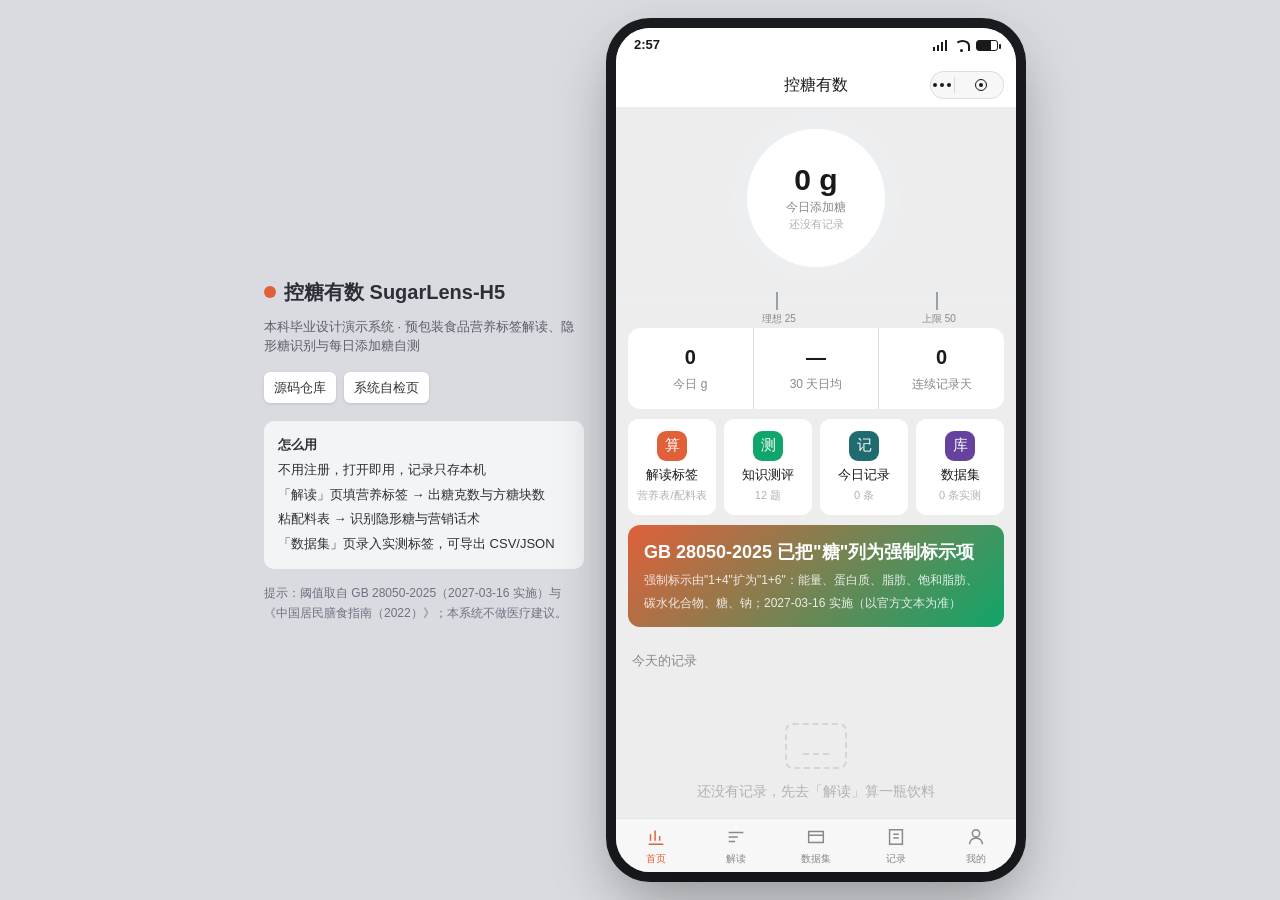
==== index.html @ 8eaa079b "init: 控糖有数 SugarLens-H5 手机版 预包装食品营养标签解读与隐形糖识别系统，纯静态、数据只存本机。 含标签换算、配料表糖源解析、声称判定、数据集实测录入与 CSV/JSON 导出、" ====
<!DOCTYPE html>
<html lang="zh-CN">
<head>
<meta charset="utf-8" />
<meta name="viewport" content="width=device-width,initial-scale=1,maximum-scale=1,viewport-fit=cover" />
<meta name="theme-color" content="#e0603a" />
<title>控糖有数 · 预包装食品隐形糖解读（手机版）</title>
<link rel="stylesheet" href="styles.css" />
</head>
<body>
<div class="stage">
  <aside class="stage-side">
    <div class="side-brand"><span class="dot"></span>控糖有数 SugarLens-H5</div>
    <p class="side-desc">本科毕业设计演示系统 · 预包装食品营养标签解读、隐形糖识别与每日添加糖自测</p>
    <nav class="side-links">
      <a href="https://github.com/mtjvmysnk9-tech/hidden-sugar-h5">源码仓库</a>
      <a href="tools/selfcheck.html">系统自检页</a>
    </nav>
    <div class="side-accounts">
      <b>怎么用</b>
      <div>不用注册，打开即用，记录只存本机</div>
      <div>「解读」页填营养标签 → 出糖克数与方糖块数</div>
      <div>粘配料表 → 识别隐形糖与营销话术</div>
      <div>「数据集」页录入实测标签，可导出 CSV/JSON</div>
    </div>
    <div class="side-note">提示：阈值取自 GB 28050-2025（2027-03-16 实施）与《中国居民膳食指南（2022）》；本系统不做医疗建议。</div>
  </aside>

  <div class="phone">
    <div class="statusbar">
      <span id="sb-time">9:41</span>
      <span class="sb-right"><i class="sig"></i><i class="wifi"></i><i class="bat"></i></span>
    </div>

    <header class="navbar" id="navbar">
      <button class="nav-back" id="nav-back" hidden>&lt;</button>
      <h1 id="nav-title">控糖有数</h1>
      <span class="capsule"><i class="cap-dot"></i><i class="cap-line"></i><i class="cap-sep"></i><i class="cap-circle"></i></span>
    </header>

    <main class="viewport" id="page"></main>
    <nav class="tabbar" id="tabbar" hidden></nav>

    <div class="layer" id="modal" hidden></div>
    <div class="sheet" id="sheet" hidden></div>
    <div class="toast" id="toast" hidden></div>
  </div>
</div>

<script src="assets/data.js"></script>
<script src="assets/core.js"></script>
<script src="app.js"></script>
</body>
</html>
---- styles.css ----
/* 控糖有数 · 手机版（微信小程序视觉规范） */
:root {
  --pri: #e0603a;
  --pri-d: #c94c28;
  --bg: #ededed;
  --card: #ffffff;
  --line: rgba(0, 0, 0, .07);
  --tx: #191919;
  --tx2: #888888;
  --tx3: #b2b2b2;
  --red: #fa5151;
  --blue: #10a56a;
  --yellow: #ffc300;
  --radius: 12px;
}
* { box-sizing: border-box; -webkit-tap-highlight-color: transparent; }
html, body { margin: 0; height: 100%; }
body {
  font: 15px/1.5 -apple-system, "PingFang SC", "Helvetica Neue", "Microsoft YaHei", sans-serif;
  color: var(--tx);
  background: #d9dbe0;
}
button { font: inherit; color: inherit; border: 0; background: none; cursor: pointer; }
input, textarea, select { font: inherit; color: inherit; }
a { color: var(--pri-d); text-decoration: none; }
[hidden] { display: none !important; }

/* ------------------------------------------------------------------ stage */
.stage {
  min-height: 100%;
  display: flex;
  align-items: center;
  justify-content: center;
  gap: 32px;
  padding: 28px;
}
.stage-side { width: 320px; color: #2b2f36; }
.side-brand { font-size: 20px; font-weight: 600; display: flex; align-items: center; gap: 8px; }
.side-brand .dot { width: 12px; height: 12px; border-radius: 50%; background: var(--pri); }
.side-desc { color: #5a6069; font-size: 13px; margin: 10px 0 16px; }
.side-links { display: flex; flex-wrap: wrap; gap: 8px; }
.side-links a { background: #fff; border-radius: 6px; padding: 6px 10px; font-size: 13px; color: #333; box-shadow: 0 1px 3px rgba(0, 0, 0, .12); }
.side-links a:hover { color: var(--pri-d); }
.side-accounts { margin-top: 18px; background: rgba(255, 255, 255, .7); border-radius: 10px; padding: 12px 14px; font-size: 13px; line-height: 1.9; }
.side-note { margin-top: 14px; font-size: 12px; color: #6b7280; line-height: 1.7; }

/* ------------------------------------------------------------------ phone */
.phone {
  position: relative;
  width: 400px;
  height: min(860px, calc(100vh - 56px));
  background: var(--bg);
  border-radius: 34px;
  overflow: hidden;
  box-shadow: 0 24px 60px rgba(0, 0, 0, .35), 0 0 0 10px #1b1d21;
  display: flex;
  flex-direction: column;
}
.statusbar {
  height: 34px; flex: none;
  display: flex; align-items: center; justify-content: space-between;
  padding: 0 18px; font-size: 13px; font-weight: 600; color: #191919;
  background: #fff;
}
.sb-right { display: flex; align-items: center; gap: 6px; }
.sig { width: 16px; height: 11px; background: linear-gradient(90deg, #191919 2px, transparent 2px) 0 7px/2px 4px no-repeat, linear-gradient(90deg, #191919 2px, transparent 2px) 4px 5px/2px 6px no-repeat, linear-gradient(90deg, #191919 2px, transparent 2px) 8px 2px/2px 9px no-repeat, linear-gradient(90deg, #191919 2px, transparent 2px) 12px 0/2px 11px no-repeat; }
.wifi { width: 15px; height: 11px; border-radius: 50% 50% 0 0; border: 2px solid #191919; border-bottom: 0; border-left-color: transparent; position: relative; }
.wifi::after { content: ''; position: absolute; left: 3px; bottom: -1px; width: 3px; height: 3px; border-radius: 50%; background: #191919; }
.bat { width: 22px; height: 11px; border: 1.5px solid #191919; border-radius: 3px; background: linear-gradient(90deg, #191919 72%, transparent 72%); position: relative; }
.bat::after { content: ''; position: absolute; right: -4px; top: 3px; width: 2px; height: 5px; border-radius: 1px; background: #191919; }

.navbar {
  flex: none; height: 46px; background: #fff;
  display: flex; align-items: center; justify-content: center; position: relative;
  border-bottom: 1px solid var(--line);
}
.navbar h1 { margin: 0; font-size: 16px; font-weight: 500; max-width: 210px; overflow: hidden; white-space: nowrap; text-overflow: ellipsis; }
.nav-back { position: absolute; left: 12px; font-size: 18px; color: #191919; padding: 6px 10px; }
.capsule { position: absolute; right: 12px; width: 74px; height: 28px; border: 1px solid rgba(0, 0, 0, .1); border-radius: 14px; display: flex; align-items: center; justify-content: center; gap: 10px; background: rgba(0, 0, 0, .03); }
.cap-dot { width: 4px; height: 4px; border-radius: 50%; background: #191919; box-shadow: -7px 0 0 #191919, 7px 0 0 #191919; margin-left: -7px; }
.cap-line { width: 1px; height: 16px; background: rgba(0, 0, 0, .12); }
.cap-circle { width: 12px; height: 12px; border: 1.6px solid #191919; border-radius: 50%; position: relative; }
.cap-circle::after { content: ''; position: absolute; inset: 3px; border-radius: 50%; background: #191919; }

.viewport { flex: 1; overflow-y: auto; overscroll-behavior: contain; -webkit-overflow-scrolling: touch; padding-bottom: 14px; }
.tabbar {
  flex: none; height: 54px; background: #f7f7f7; border-top: 1px solid var(--line);
  display: grid; grid-template-columns: repeat(5, 1fr);
}
.tabbar button { display: flex; flex-direction: column; align-items: center; justify-content: center; gap: 3px; font-size: 10px; color: #888; position: relative; }
.tabbar button.on { color: var(--pri); }
.tabbar svg { width: 22px; height: 22px; }
.tabbar .badge { position: absolute; top: 4px; right: 26%; min-width: 16px; height: 16px; padding: 0 4px; border-radius: 8px; background: var(--red); color: #fff; font-size: 10px; line-height: 16px; text-align: center; }

/* ------------------------------------------------------------ mobile full */
@media (max-width: 620px) {
  .stage { padding: 0; gap: 0; }
  .stage-side { display: none; }
  .phone { width: 100%; height: 100vh; height: 100dvh; border-radius: 0; box-shadow: none; }
}

/* ----------------------------------------------------------------- blocks */
.page { animation: fadein .18s ease; }
@keyframes fadein { from { opacity: 0; transform: translateY(6px); } to { opacity: 1; } }

.cell-group { background: #fff; margin: 10px 0; }
.cell { display: flex; align-items: center; gap: 10px; padding: 13px 16px; min-height: 48px; position: relative; }
.cell + .cell::before { content: ''; position: absolute; top: 0; left: 16px; right: 0; height: 1px; background: var(--line); }
.cell .ico { width: 26px; height: 26px; border-radius: 7px; flex: none; display: flex; align-items: center; justify-content: center; color: #fff; font-size: 13px; font-weight: 600; }
.cell .bd { flex: 1; min-width: 0; }
.cell .bd b { display: block; font-weight: 400; }
.cell .bd small { display: block; color: var(--tx2); font-size: 12px; margin-top: 2px; }
.cell .ft { color: var(--tx2); font-size: 13px; display: flex; align-items: center; gap: 4px; flex: none; }
.cell .ft::after { content: ''; width: 7px; height: 7px; border-right: 1.6px solid #c8c8c8; border-top: 1.6px solid #c8c8c8; transform: rotate(45deg); }
.cell.tap:active { background: #f2f2f2; }
.cell.noarrow .ft::after { display: none; }
.group-title { padding: 14px 16px 6px; font-size: 13px; color: var(--tx2); }

.card { background: #fff; border-radius: var(--radius); margin: 10px 12px; padding: 14px 16px; }
.card h3 { margin: 0 0 8px; font-size: 15px; font-weight: 500; }
.banner { margin: 10px 12px; border-radius: var(--radius); padding: 14px 16px; background: linear-gradient(135deg, #e0603a, #10a56a); color: #fff; }
.banner small { opacity: .85; font-size: 12px; }
.banner b { display: block; font-size: 18px; margin-bottom: 2px; }

.btn { display: inline-flex; align-items: center; justify-content: center; gap: 6px; background: var(--pri); color: #fff; border-radius: 6px; padding: 11px 16px; font-size: 15px; }
.btn:active { background: var(--pri-d); }
.btn.block { display: flex; width: 100%; }
.btn.ghost { background: #fff; color: var(--tx); border: 1px solid rgba(0, 0, 0, .12); }
.btn.soft { background: #fdeee8; color: var(--pri-d); }
.btn.warn { background: #fdecec; color: var(--red); }
.btn.sm { padding: 7px 12px; font-size: 13px; }
.btn:disabled { opacity: .45; }
.btn-row { display: flex; gap: 8px; margin: 12px; }
.btn-row .btn { flex: 1; }

.field { padding: 10px 16px; background: #fff; }
.field + .field { border-top: 1px solid var(--line); }
.field label { display: block; font-size: 12px; color: var(--tx2); margin-bottom: 5px; }
.field input, .field textarea, .field select { width: 100%; border: 0; background: #f7f7f7; border-radius: 6px; padding: 9px 10px; font-size: 15px; }
.field textarea { min-height: 66px; resize: vertical; }

.chips { display: flex; flex-wrap: wrap; gap: 8px; padding: 12px 16px; }
.chip { background: #fff; border: 1px solid rgba(0, 0, 0, .08); border-radius: 14px; padding: 5px 12px; font-size: 13px; color: #555; }
.chip.on { background: #fdeee8; border-color: var(--pri); color: var(--pri-d); font-weight: 500; }

.seg { display: flex; background: #fff; margin: 10px 12px; border-radius: 8px; padding: 3px; }
.seg button { flex: 1; padding: 8px 0; font-size: 14px; color: var(--tx2); border-radius: 6px; }
.seg button.on { background: var(--bg); color: var(--tx); font-weight: 500; }

.empty { padding: 46px 20px; text-align: center; color: var(--tx3); font-size: 14px; }
.empty .box { width: 62px; height: 46px; margin: 0 auto 12px; border: 2px dashed #d5d5d5; border-radius: 8px; position: relative; }
.empty .box::after { content: ''; position: absolute; inset: 12px 16px; border-bottom: 2px dashed #d5d5d5; }

.notice { margin: 10px 12px; background: #fff8e6; color: #7a5b12; border-radius: 8px; padding: 10px 12px; font-size: 13px; line-height: 1.6; }

/* ----------------------------------------------------------------- login */
.login { height: 100%; display: flex; flex-direction: column; padding: 34px 26px 20px; background: #fff; }
.login .logo { width: 62px; height: 62px; border-radius: 16px; background: var(--pri); color: #fff; font-size: 26px; font-weight: 700; display: flex; align-items: center; justify-content: center; margin-bottom: 16px; }
.login h2 { margin: 0; font-size: 22px; }
.login .sub { color: var(--tx2); font-size: 13px; margin: 6px 0 26px; }
.login .tabs { display: flex; gap: 18px; margin-bottom: 14px; }
.login .tabs button { font-size: 15px; color: var(--tx2); padding: 6px 0; position: relative; }
.login .tabs button.on { color: var(--tx); font-weight: 500; }
.login .tabs button.on::after { content: ''; position: absolute; left: 50%; bottom: 0; transform: translateX(-50%); width: 22px; height: 3px; border-radius: 2px; background: var(--pri); }
.login .in { border: 0; border-bottom: 1px solid #e6e6e6; padding: 12px 2px; font-size: 16px; width: 100%; background: transparent; }
.login .in:focus { outline: none; border-color: var(--pri); }
.login .gap { height: 14px; }
.login .foot { margin-top: auto; text-align: center; font-size: 12px; color: var(--tx3); line-height: 1.8; }
.login .or { text-align: center; color: var(--tx3); font-size: 12px; margin: 16px 0 10px; }
.login .mini { display: flex; align-items: center; justify-content: center; gap: 6px; }
.login .mini .wx { width: 18px; height: 18px; border-radius: 50%; background: var(--pri); color: #fff; font-size: 11px; display: flex; align-items: center; justify-content: center; }

/* ----------------------------------------------------------------- study */
.progress-top { padding: 12px 16px 4px; }
.progress-top .line { display: flex; justify-content: space-between; font-size: 12px; color: var(--tx2); margin-bottom: 6px; }
.bar { height: 4px; background: #e3e3e3; border-radius: 2px; overflow: hidden; }
.bar i { display: block; height: 100%; background: var(--pri); border-radius: 2px; transition: width .25s; }

.flipwrap { perspective: 900px; margin: 12px; }
.flip { position: relative; transform-style: preserve-3d; transition: transform .38s; }
.flip.on { transform: rotateY(180deg); }
.face { background: #fff; border-radius: 16px; min-height: 258px; padding: 22px 20px; backface-visibility: hidden; -webkit-backface-visibility: hidden; box-shadow: 0 2px 10px rgba(0, 0, 0, .05); }
.face.back { position: absolute; inset: 0; transform: rotateY(180deg); overflow-y: auto; }
.word-big { font-size: 34px; font-weight: 600; letter-spacing: .5px; margin: 0; }
.pho { color: var(--tx2); font-size: 15px; margin-top: 6px; display: flex; align-items: center; gap: 8px; }
.spk { width: 26px; height: 26px; border-radius: 50%; background: #fdeee8; color: var(--pri-d); font-size: 12px; display: inline-flex; align-items: center; justify-content: center; }
.tag { display: inline-block; font-size: 11px; padding: 2px 7px; border-radius: 4px; background: #eef3f8; color: #4a6b8a; margin-right: 6px; }
.meaning { font-size: 17px; margin: 14px 0 10px; line-height: 1.6; }
.example { color: #444; font-size: 14px; background: #f7f8fa; border-radius: 8px; padding: 10px 12px; line-height: 1.7; }
.example em { font-style: normal; color: var(--pri-d); font-weight: 600; }
.center-hint { text-align: center; color: var(--tx3); font-size: 13px; margin-top: 18px; }
.srs-meta { display: flex; justify-content: space-between; color: var(--tx2); font-size: 12px; margin-top: 12px; border-top: 1px solid var(--line); padding-top: 10px; }

.grades { display: grid; grid-template-columns: repeat(4, 1fr); gap: 8px; margin: 12px; }
.grades button { background: #fff; border-radius: 10px; padding: 10px 4px; font-size: 13px; border: 1px solid rgba(0, 0, 0, .07); }
.grades button b { display: block; font-size: 14px; font-weight: 500; margin-bottom: 3px; }
.grades button small { color: var(--tx3); font-size: 11px; }
.grades button[data-g="0"] b { color: var(--red); }
.grades button[data-g="1"] b { color: #e6960a; }
.grades button[data-g="2"] b { color: var(--blue); }
.grades button[data-g="3"] b { color: var(--pri); }

/* ------------------------------------------------------------------- quiz */
.q-stem { font-size: 18px; line-height: 1.6; margin: 4px 0 14px; }
.opt { display: flex; align-items: flex-start; gap: 10px; background: #fff; border-radius: 10px; margin: 10px 12px; padding: 13px 14px; border: 1.5px solid transparent; text-align: left; width: calc(100% - 24px); }
.opt i { width: 22px; height: 22px; flex: none; border-radius: 50%; border: 1.5px solid #d0d0d0; color: var(--tx2); font-size: 12px; font-style: normal; display: flex; align-items: center; justify-content: center; }
.opt span { font-size: 15px; line-height: 1.5; }
.opt.right { border-color: var(--pri); background: #fff6f2; }
.opt.right i { background: var(--pri); border-color: var(--pri); color: #fff; }
.opt.wrong { border-color: var(--red); background: #fdf2f2; }
.opt.wrong i { background: var(--red); border-color: var(--red); color: #fff; }
.opt.dim { opacity: .55; }
.blank { font-size: 22px; letter-spacing: 4px; text-align: center; color: var(--tx2); margin: 10px 0 16px; }
.explain { margin: 0 12px 12px; background: #fff; border-radius: 10px; padding: 12px 14px; font-size: 14px; line-height: 1.7; }
.explain b { color: var(--pri-d); }

.result { text-align: center; padding: 30px 20px; }
.ring { width: 128px; height: 128px; margin: 0 auto 14px; position: relative; }
.ring .pct { position: absolute; inset: 0; display: flex; flex-direction: column; align-items: center; justify-content: center; }
.ring .pct b { font-size: 28px; }
.ring .pct small { color: var(--tx2); font-size: 12px; }

/* ------------------------------------------------------------------ stats */
.kpis { display: grid; grid-template-columns: repeat(3, 1fr); gap: 1px; background: var(--line); border-radius: var(--radius); overflow: hidden; margin: 10px 12px; }
.kpi { background: #fff; padding: 14px 6px; text-align: center; }
.kpi b { display: block; font-size: 20px; }
.kpi small { color: var(--tx2); font-size: 12px; }
.chart { background: #fff; margin: 10px 12px; border-radius: var(--radius); padding: 14px; }
.chart h4 { margin: 0 0 10px; font-size: 14px; font-weight: 500; }
.heat { display: grid; grid-template-columns: repeat(10, 1fr); gap: 5px; }
.heat i { aspect-ratio: 1; border-radius: 4px; background: #eef0f2; }
.heat i.l1 { background: #f8cdbd; }
.heat i.l2 { background: #f0a184; }
.heat i.l3 { background: #e0603a; }
.heat i.l4 { background: #b8451f; }
.dist { display: flex; height: 12px; border-radius: 6px; overflow: hidden; background: #eee; margin: 8px 0 6px; }
.dist i { display: block; }
.legend { display: flex; flex-wrap: wrap; gap: 10px; font-size: 12px; color: var(--tx2); }
.legend span { display: inline-flex; align-items: center; gap: 4px; }
.legend em { width: 8px; height: 8px; border-radius: 2px; }

/* ------------------------------------------------------------------- list */
.wline { display: flex; align-items: center; gap: 10px; padding: 12px 16px; background: #fff; position: relative; }
.wline + .wline::before { content: ''; position: absolute; top: 0; left: 16px; right: 16px; height: 1px; background: var(--line); }
.wline .w { font-size: 16px; font-weight: 500; min-width: 88px; }
.wline .m { flex: 1; color: var(--tx2); font-size: 13px; overflow: hidden; white-space: nowrap; text-overflow: ellipsis; }
.wline .s { font-size: 11px; color: var(--pri-d); background: #fdeee8; border-radius: 4px; padding: 2px 6px; flex: none; }
.wline .s.due { color: var(--red); background: #fdecec; }
.searchbar { padding: 10px 12px; background: #fff; display: flex; gap: 8px; align-items: center; }
.searchbar input { flex: 1; background: #f2f2f2; border: 0; border-radius: 6px; padding: 8px 12px; font-size: 14px; }
.stars { text-align: center; padding: 8px 0 16px; }
.stars button { font-size: 26px; color: #d8d8d8; padding: 0 4px; }
.stars button.on { color: var(--yellow); }

/* --------------------------------------------------------------- overlays */
.layer { position: absolute; inset: 0; background: rgba(0, 0, 0, .5); display: flex; align-items: center; justify-content: center; z-index: 30; animation: fadein .15s; }
.dialog { width: 78%; background: #fff; border-radius: 14px; overflow: hidden; }
.dialog h4 { margin: 0; padding: 20px 16px 6px; text-align: center; font-size: 16px; font-weight: 500; }
.dialog p { margin: 0; padding: 0 16px 18px; text-align: center; color: var(--tx2); font-size: 14px; line-height: 1.6; }
.dialog .acts { display: flex; border-top: 1px solid var(--line); }
.dialog .acts button { flex: 1; padding: 13px 0; font-size: 15px; color: var(--tx2); }
.dialog .acts button.ok { color: var(--pri-d); font-weight: 500; }
.dialog .acts button + button { border-left: 1px solid var(--line); }
.dialog .body { padding: 0 16px 12px; text-align: left; }
.dialog .body input { width: 100%; background: #f5f5f5; border: 0; border-radius: 6px; padding: 9px 10px; margin-top: 10px; }

.sheet { position: absolute; left: 0; right: 0; bottom: 0; background: #fff; border-radius: 14px 14px 0 0; z-index: 31; max-height: 68%; overflow-y: auto; animation: up .2s ease; }
@keyframes up { from { transform: translateY(100%); } to { transform: none; } }
.sheet h4 { margin: 0; padding: 15px 16px; font-size: 14px; color: var(--tx2); text-align: center; border-bottom: 1px solid var(--line); font-weight: 400; }
.sheet button.row { display: block; width: 100%; padding: 14px 16px; text-align: center; font-size: 16px; border-bottom: 1px solid var(--line); }
.sheet button.row.on { color: var(--pri-d); font-weight: 500; }
.sheet button.cancel { padding: 15px 16px; color: var(--tx2); width: 100%; background: #f7f7f7; }

.toast { position: absolute; left: 50%; top: 45%; transform: translateX(-50%); background: rgba(0, 0, 0, .78); color: #fff; padding: 16px 20px; border-radius: 10px; font-size: 14px; z-index: 40; max-width: 74%; text-align: center; animation: fadein .15s; }
.toast .ico { display: block; width: 30px; height: 30px; margin: 0 auto 8px; border-radius: 50%; border: 2px solid #fff; position: relative; }
.toast .ico::after { content: ''; position: absolute; left: 8px; top: 14px; width: 6px; height: 11px; border: solid #fff; border-width: 0 2px 2px 0; transform: rotate(45deg) translate(-1px, -4px); }

/* ------------------------------------------------------------ 补：栅格与表格 */
.grid4 { display: grid; grid-template-columns: repeat(4, 1fr); gap: 8px; margin: 10px 12px; }
.g4 { background: #fff; border-radius: 10px; padding: 12px 4px; display: flex; flex-direction: column; align-items: center; gap: 4px; }
.g4:active { background: #f4f5f7; }
.gi { width: 30px; height: 30px; border-radius: 9px; color: #fff; font-size: 15px; display: flex; align-items: center; justify-content: center; }
.gt { font-size: 13px; }
.gd { font-size: 11px; color: var(--tx3); text-align: center; line-height: 1.4; }

.mehead { display: flex; align-items: center; gap: 12px; padding: 20px 16px; background: #fff; margin-bottom: 1px; }
.mehead b { display: block; font-size: 17px; font-weight: 500; }
.mehead small { display: block; color: var(--tx2); font-size: 12px; margin-top: 3px; }
.avatar { width: 48px; height: 48px; border-radius: 50%; color: #fff; font-size: 20px; display: flex; align-items: center; justify-content: center; flex: none; }

.bars { display: flex; align-items: flex-end; gap: 6px; height: 96px; }
.bcol { flex: 1; display: flex; flex-direction: column; align-items: center; justify-content: flex-end; gap: 3px; }
.bcol i { width: 100%; max-width: 18px; background: linear-gradient(180deg,#e0603a,#f0a184); border-radius: 4px 4px 0 0; }
.bcol .bval { font-size: 10px; color: var(--tx2); }
.bcol em { font-size: 10px; color: var(--tx3); font-style: normal; }

.hbars { display: flex; flex-direction: column; gap: 7px; }
.hrow { display: flex; align-items: center; gap: 8px; font-size: 12px; }
.hrow em { width: 62px; font-style: normal; color: var(--tx2); flex: none; }
.hrow .htrack { flex: 1; height: 8px; background: #f0f1f3; border-radius: 4px; overflow: hidden; }
.hrow .htrack i { display: block; height: 100%; background: var(--pri); border-radius: 4px; }
.hrow b { width: 28px; text-align: right; font-weight: 500; }

.tbl { width: 100%; border-collapse: collapse; font-size: 13px; }
.tbl th { text-align: left; color: var(--tx2); font-weight: 400; padding: 6px 4px; border-bottom: 1px solid var(--line); }
.tbl td { padding: 7px 4px; border-bottom: 1px solid var(--line); }
.tbl tr:last-child td { border-bottom: 0; }

.pager { display: flex; align-items: center; justify-content: center; gap: 16px; padding: 14px 0 24px; color: var(--tx2); font-size: 13px; }
.pager button { background: #fff; border-radius: 6px; padding: 7px 14px; font-size: 13px; border: 1px solid rgba(0, 0, 0, .08); }
.pager button:disabled { opacity: .4; }

.cell.on .bd b { color: var(--pri-d); }
.cell.tap.on { background: #f2fbf6; }
.dialog .acts button.danger { color: var(--red); }
.in { border: 0; background: #f7f7f7; border-radius: 8px; padding: 11px 12px; font-size: 15px; width: 100%; }
.q-stem code, .notice code { background: #f2f3f5; padding: 1px 5px; border-radius: 4px; font-size: 12px; }
.grid4 + .group-title { padding-top: 6px; }

/* ------------------------------------------------------- 控糖专用组件 */
.gauge { width: 168px; height: 168px; margin: 6px auto 2px; border-radius: 50%; position: relative;
  background: conic-gradient(var(--pri) calc(var(--p) * 1%), #eceef0 0); }
.gauge::after { content: ''; position: absolute; inset: 15px; background: #fff; border-radius: 50%; }
.gauge .mid { position: absolute; inset: 0; display: flex; flex-direction: column; align-items: center; justify-content: center; z-index: 1; }
.gauge .mid b { font-size: 30px; line-height: 1.1; }
.gauge .mid small { color: var(--tx2); font-size: 12px; margin-top: 2px; }
.gauge .mid em { font-style: normal; font-size: 11px; color: var(--tx3); }

.meter { position: relative; height: 10px; border-radius: 5px; background: #eceef0; overflow: visible; margin: 14px 0 22px; }
.meter i { display: block; height: 100%; border-radius: 5px; background: linear-gradient(90deg, #f0a184, var(--pri)); }
.meter .mark { position: absolute; top: -4px; width: 2px; height: 18px; background: #9aa0a6; }
.meter .mark span { position: absolute; top: 19px; left: -14px; font-size: 10px; color: var(--tx2); white-space: nowrap; }

.kv { width: 100%; border-collapse: collapse; font-size: 14px; }
.kv th { text-align: left; font-weight: 400; color: var(--tx2); padding: 8px 4px; border-bottom: 1px solid var(--line); white-space: nowrap; }
.kv td { text-align: right; padding: 8px 4px; border-bottom: 1px solid var(--line); }
.kv tr:last-child th, .kv tr:last-child td { border-bottom: 0; }
.kv td b { font-weight: 600; }

.verdict { display: flex; flex-wrap: wrap; gap: 6px; margin: 4px 0 10px; }
.vd { font-size: 12px; border-radius: 5px; padding: 4px 9px; background: #eef3f8; color: #45607a; }
.vd.ok { background: #e7f6ee; color: #0e8a58; }
.vd.warn { background: #fff5e0; color: #8a6210; }
.vd.bad { background: #fdeaea; color: #c0392b; }

.toks { display: flex; flex-wrap: wrap; gap: 6px; }
.tok { font-size: 12px; border-radius: 5px; padding: 4px 8px; background: #f2f3f5; color: #5b6069; position: relative; }
.tok.added { background: #fdeaea; color: #c0392b; font-weight: 500; }
.tok.juice { background: #fff2e0; color: #a2611a; font-weight: 500; }
.tok.polyol { background: #eaf1fb; color: #2f5f9e; }
.tok.sweetener { background: #f0eafb; color: #66419e; }
.tok.fastcarb { background: #e9f5f6; color: #1f6b70; }
.tok sup { font-size: 9px; opacity: .7; margin-left: 2px; }

.src { font-size: 11px; color: var(--tx3); line-height: 1.6; }
.src a { color: #7a889a; word-break: break-all; }
.big { font-size: 22px; font-weight: 600; }
.center { text-align: center; }
.muted { color: var(--tx2); }
.small { font-size: 12px; }
.hr { height: 1px; background: var(--line); margin: 10px 0; }
.tabs3 { display: flex; background: #fff; border-radius: 8px; margin: 10px 12px; padding: 3px; }
.tabs3 button { flex: 1; padding: 8px 0; font-size: 14px; color: var(--tx2); border-radius: 6px; }
.tabs3 button.on { background: var(--pri); color: #fff; font-weight: 500; }

.mt { margin-top: 8px; }
.muted.small { line-height: 1.7; }
.tok.oligo { background: #eef7f0; color: #2f7a4f; }
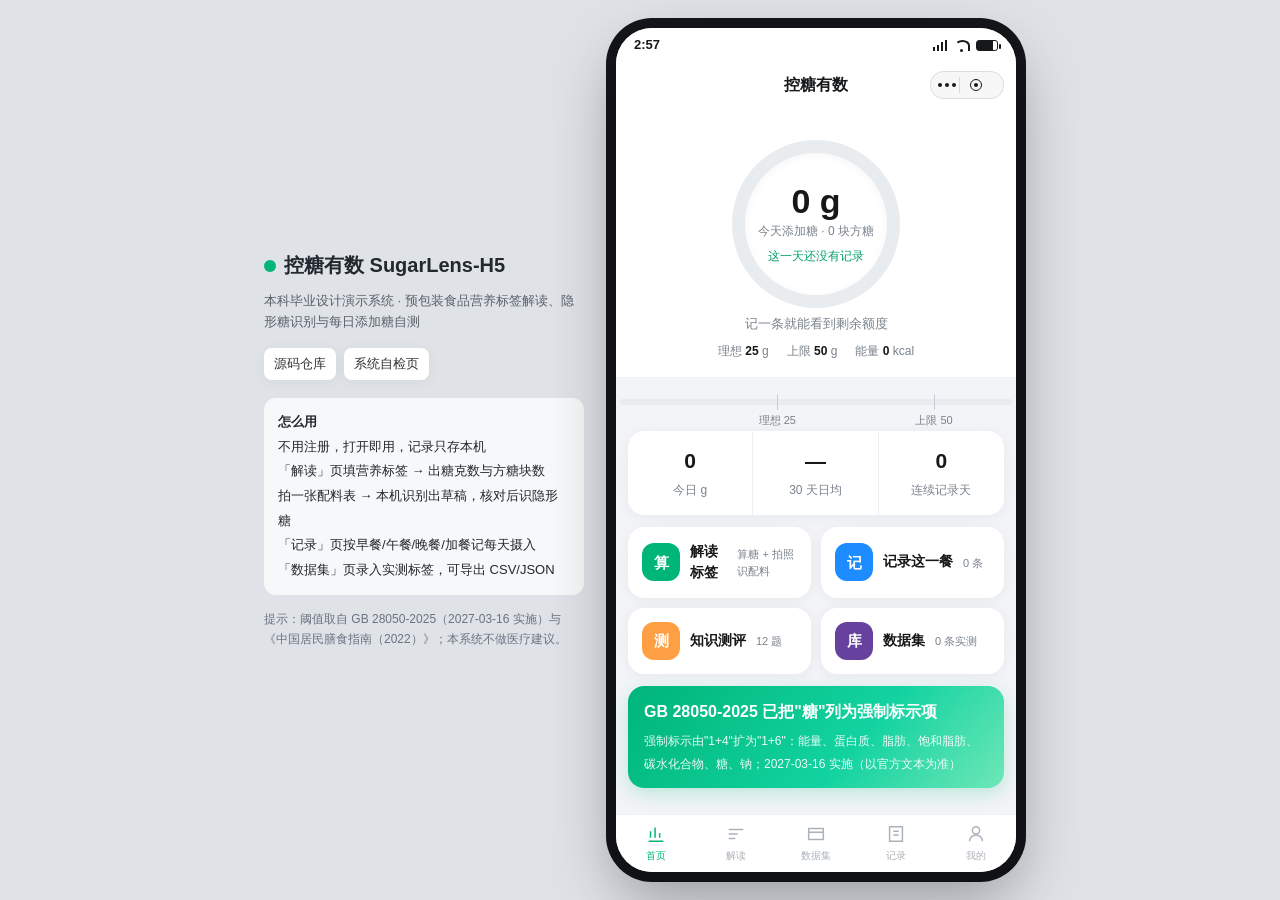
==== commit f248102b: "改版：薄荷式餐次记录 + 配料表拍照识别 页面只讲"这瓶有多少糖"不够用，她需要的是每天累计到多少、还差多少， 所以记录改成按早餐/午餐/晚餐/加餐分栏，并把首页/记录页做成同一套 额度视图；数据集采" ====
--- a/index.html
+++ b/index.html
@@ -3,7 +3,7 @@
 <head>
 <meta charset="utf-8" />
 <meta name="viewport" content="width=device-width,initial-scale=1,maximum-scale=1,viewport-fit=cover" />
-<meta name="theme-color" content="#e0603a" />
+<meta name="theme-color" content="#00b578" />
 <title>控糖有数 · 预包装食品隐形糖解读（手机版）</title>
 <link rel="stylesheet" href="styles.css" />
 </head>
@@ -20,7 +20,8 @@
       <b>怎么用</b>
       <div>不用注册，打开即用，记录只存本机</div>
       <div>「解读」页填营养标签 → 出糖克数与方糖块数</div>
-      <div>粘配料表 → 识别隐形糖与营销话术</div>
+      <div>拍一张配料表 → 本机识别出草稿，核对后识隐形糖</div>
+      <div>「记录」页按早餐/午餐/晚餐/加餐记每天摄入</div>
       <div>「数据集」页录入实测标签，可导出 CSV/JSON</div>
     </div>
     <div class="side-note">提示：阈值取自 GB 28050-2025（2027-03-16 实施）与《中国居民膳食指南（2022）》；本系统不做医疗建议。</div>
--- a/styles.css
+++ b/styles.css
@@ -1,368 +1,392 @@
-/* 控糖有数 · 手机版（微信小程序视觉规范） */
+/* 控糖有数 · 手机版视觉层
+   参照薄荷健康的记录类界面：浅灰页面底 + 白色大圆角卡片 + 薄荷绿主色 + 大号数字。
+   壳层（statusbar / navbar / capsule / tabbar）沿用微信小程序的界面语言。 */
+
 :root {
-  --pri: #e0603a;
-  --pri-d: #c94c28;
-  --bg: #ededed;
+  --pri: #00b578;
+  --pri-d: #05a06a;
+  --pri-soft: #e6f8f0;
+  --warn: #ff8a3d;
+  --warn-soft: #fff3ea;
+  --bad: #f5483b;
+  --bad-soft: #ffeef0;
+  --info: #1d8cff;
+  --gold: #ffc300;
+  --bg: #f2f4f7;
   --card: #ffffff;
-  --line: rgba(0, 0, 0, .07);
-  --tx: #191919;
-  --tx2: #888888;
-  --tx3: #b2b2b2;
-  --red: #fa5151;
-  --blue: #10a56a;
-  --yellow: #ffc300;
-  --radius: 12px;
-}
+  --ink: #16181a;
+  --ink2: #79828b;
+  --ink3: #aab2ba;
+  --line: #eef0f3;
+  --r: 16px;
+  --sh: 0 2px 14px rgba(20, 40, 30, .05);
+}
+
 * { box-sizing: border-box; -webkit-tap-highlight-color: transparent; }
 html, body { margin: 0; height: 100%; }
 body {
-  font: 15px/1.5 -apple-system, "PingFang SC", "Helvetica Neue", "Microsoft YaHei", sans-serif;
-  color: var(--tx);
-  background: #d9dbe0;
-}
-button { font: inherit; color: inherit; border: 0; background: none; cursor: pointer; }
+  font: 15px/1.55 -apple-system, "PingFang SC", "Helvetica Neue", "Microsoft YaHei", sans-serif;
+  color: var(--ink);
+  background: #dfe3e8;
+}
+button { font: inherit; color: inherit; border: 0; background: none; cursor: pointer; padding: 0; }
 input, textarea, select { font: inherit; color: inherit; }
 a { color: var(--pri-d); text-decoration: none; }
 [hidden] { display: none !important; }
-
-/* ------------------------------------------------------------------ stage */
+b, strong { font-weight: 600; }
+.small { font-size: 13px; }
+.muted { color: var(--ink2); }
+.mt { margin-top: 12px; }
+.hr { height: 1px; background: var(--line); margin: 12px 0; }
+.num { font-variant-numeric: tabular-nums; letter-spacing: -.3px; }
+
+/* ------------------------------------------------------------------ 壳层 */
 .stage {
   min-height: 100%;
-  display: flex;
-  align-items: center;
-  justify-content: center;
-  gap: 32px;
-  padding: 28px;
-}
-.stage-side { width: 320px; color: #2b2f36; }
+  display: flex; align-items: center; justify-content: center;
+  gap: 32px; padding: 28px;
+}
+.stage-side { width: 320px; color: #22282e; }
 .side-brand { font-size: 20px; font-weight: 600; display: flex; align-items: center; gap: 8px; }
 .side-brand .dot { width: 12px; height: 12px; border-radius: 50%; background: var(--pri); }
 .side-desc { color: #5a6069; font-size: 13px; margin: 10px 0 16px; }
 .side-links { display: flex; flex-wrap: wrap; gap: 8px; }
-.side-links a { background: #fff; border-radius: 6px; padding: 6px 10px; font-size: 13px; color: #333; box-shadow: 0 1px 3px rgba(0, 0, 0, .12); }
+.side-links a { background: #fff; border-radius: 8px; padding: 6px 10px; font-size: 13px; color: #333; box-shadow: var(--sh); }
 .side-links a:hover { color: var(--pri-d); }
-.side-accounts { margin-top: 18px; background: rgba(255, 255, 255, .7); border-radius: 10px; padding: 12px 14px; font-size: 13px; line-height: 1.9; }
+.side-accounts { margin-top: 18px; background: rgba(255, 255, 255, .75); border-radius: 12px; padding: 12px 14px; font-size: 13px; line-height: 1.9; }
 .side-note { margin-top: 14px; font-size: 12px; color: #6b7280; line-height: 1.7; }
 
-/* ------------------------------------------------------------------ phone */
 .phone {
   position: relative;
   width: 400px;
-  height: min(860px, calc(100vh - 56px));
+  height: min(866px, calc(100vh - 56px));
   background: var(--bg);
-  border-radius: 34px;
+  border-radius: 36px;
   overflow: hidden;
-  box-shadow: 0 24px 60px rgba(0, 0, 0, .35), 0 0 0 10px #1b1d21;
-  display: flex;
-  flex-direction: column;
+  box-shadow: 0 26px 64px rgba(0, 0, 0, .34), 0 0 0 10px #14161a;
+  display: flex; flex-direction: column;
 }
 .statusbar {
   height: 34px; flex: none;
   display: flex; align-items: center; justify-content: space-between;
-  padding: 0 18px; font-size: 13px; font-weight: 600; color: #191919;
+  padding: 0 18px; font-size: 13px; font-weight: 600; color: var(--ink);
   background: #fff;
 }
 .sb-right { display: flex; align-items: center; gap: 6px; }
-.sig { width: 16px; height: 11px; background: linear-gradient(90deg, #191919 2px, transparent 2px) 0 7px/2px 4px no-repeat, linear-gradient(90deg, #191919 2px, transparent 2px) 4px 5px/2px 6px no-repeat, linear-gradient(90deg, #191919 2px, transparent 2px) 8px 2px/2px 9px no-repeat, linear-gradient(90deg, #191919 2px, transparent 2px) 12px 0/2px 11px no-repeat; }
-.wifi { width: 15px; height: 11px; border-radius: 50% 50% 0 0; border: 2px solid #191919; border-bottom: 0; border-left-color: transparent; position: relative; }
-.wifi::after { content: ''; position: absolute; left: 3px; bottom: -1px; width: 3px; height: 3px; border-radius: 50%; background: #191919; }
-.bat { width: 22px; height: 11px; border: 1.5px solid #191919; border-radius: 3px; background: linear-gradient(90deg, #191919 72%, transparent 72%); position: relative; }
-.bat::after { content: ''; position: absolute; right: -4px; top: 3px; width: 2px; height: 5px; border-radius: 1px; background: #191919; }
+.sig { width: 16px; height: 11px; background: linear-gradient(90deg, #16181a 2px, transparent 2px) 0 7px/2px 4px no-repeat, linear-gradient(90deg, #16181a 2px, transparent 2px) 4px 5px/2px 6px no-repeat, linear-gradient(90deg, #16181a 2px, transparent 2px) 8px 2px/2px 9px no-repeat, linear-gradient(90deg, #16181a 2px, transparent 2px) 12px 0/2px 11px no-repeat; }
+.wifi { width: 15px; height: 11px; border-radius: 50% 50% 0 0; border: 2px solid #16181a; border-bottom: 0; border-left-color: transparent; position: relative; }
+.wifi::after { content: ''; position: absolute; left: 3px; bottom: -1px; width: 3px; height: 3px; border-radius: 50%; background: #16181a; }
+.bat { width: 22px; height: 11px; border: 1.5px solid #16181a; border-radius: 3px; background: linear-gradient(90deg, #16181a 78%, transparent 78%); position: relative; }
+.bat::after { content: ''; position: absolute; right: -4px; top: 3px; width: 2px; height: 5px; border-radius: 1px; background: #16181a; }
 
 .navbar {
   flex: none; height: 46px; background: #fff;
   display: flex; align-items: center; justify-content: center; position: relative;
-  border-bottom: 1px solid var(--line);
-}
-.navbar h1 { margin: 0; font-size: 16px; font-weight: 500; max-width: 210px; overflow: hidden; white-space: nowrap; text-overflow: ellipsis; }
-.nav-back { position: absolute; left: 12px; font-size: 18px; color: #191919; padding: 6px 10px; }
+}
+.navbar h1 { margin: 0; font-size: 16px; font-weight: 600; max-width: 210px; overflow: hidden; white-space: nowrap; text-overflow: ellipsis; }
+.nav-back { position: absolute; left: 12px; font-size: 18px; color: var(--ink); padding: 6px 10px; }
 .capsule { position: absolute; right: 12px; width: 74px; height: 28px; border: 1px solid rgba(0, 0, 0, .1); border-radius: 14px; display: flex; align-items: center; justify-content: center; gap: 10px; background: rgba(0, 0, 0, .03); }
-.cap-dot { width: 4px; height: 4px; border-radius: 50%; background: #191919; box-shadow: -7px 0 0 #191919, 7px 0 0 #191919; margin-left: -7px; }
+.cap-dot { width: 4px; height: 4px; border-radius: 50%; background: #16181a; box-shadow: -7px 0 0 #16181a, 7px 0 0 #16181a; margin-left: -7px; }
 .cap-line { width: 1px; height: 16px; background: rgba(0, 0, 0, .12); }
-.cap-circle { width: 12px; height: 12px; border: 1.6px solid #191919; border-radius: 50%; position: relative; }
-.cap-circle::after { content: ''; position: absolute; inset: 3px; border-radius: 50%; background: #191919; }
-
-.viewport { flex: 1; overflow-y: auto; overscroll-behavior: contain; -webkit-overflow-scrolling: touch; padding-bottom: 14px; }
+.cap-sep { display: none; }
+.cap-circle { width: 12px; height: 12px; border: 1.6px solid #16181a; border-radius: 50%; position: relative; }
+.cap-circle::after { content: ''; position: absolute; inset: 3px; border-radius: 50%; background: #16181a; }
+
+.viewport { flex: 1; overflow-y: auto; overscroll-behavior: contain; -webkit-overflow-scrolling: touch; padding-bottom: 16px; }
 .tabbar {
-  flex: none; height: 54px; background: #f7f7f7; border-top: 1px solid var(--line);
+  flex: none; height: 58px; background: #fff; border-top: 1px solid var(--line);
   display: grid; grid-template-columns: repeat(5, 1fr);
-}
-.tabbar button { display: flex; flex-direction: column; align-items: center; justify-content: center; gap: 3px; font-size: 10px; color: #888; position: relative; }
-.tabbar button.on { color: var(--pri); }
+  padding-bottom: env(safe-area-inset-bottom);
+}
+.tabbar button { display: flex; flex-direction: column; align-items: center; justify-content: center; gap: 3px; font-size: 10px; color: var(--ink3); position: relative; }
+.tabbar button.on { color: var(--pri); font-weight: 500; }
 .tabbar svg { width: 22px; height: 22px; }
-.tabbar .badge { position: absolute; top: 4px; right: 26%; min-width: 16px; height: 16px; padding: 0 4px; border-radius: 8px; background: var(--red); color: #fff; font-size: 10px; line-height: 16px; text-align: center; }
-
-/* ------------------------------------------------------------ mobile full */
+
 @media (max-width: 620px) {
   .stage { padding: 0; gap: 0; }
   .stage-side { display: none; }
   .phone { width: 100%; height: 100vh; height: 100dvh; border-radius: 0; box-shadow: none; }
 }
 
-/* ----------------------------------------------------------------- blocks */
+/* ------------------------------------------------------------ 通用块 */
 .page { animation: fadein .18s ease; }
 @keyframes fadein { from { opacity: 0; transform: translateY(6px); } to { opacity: 1; } }
 
-.cell-group { background: #fff; margin: 10px 0; }
-.cell { display: flex; align-items: center; gap: 10px; padding: 13px 16px; min-height: 48px; position: relative; }
-.cell + .cell::before { content: ''; position: absolute; top: 0; left: 16px; right: 0; height: 1px; background: var(--line); }
-.cell .ico { width: 26px; height: 26px; border-radius: 7px; flex: none; display: flex; align-items: center; justify-content: center; color: #fff; font-size: 13px; font-weight: 600; }
+.card { background: var(--card); border-radius: var(--r); margin: 10px 12px; padding: 16px; box-shadow: var(--sh); }
+.card h3 { margin: 0 0 10px; font-size: 16px; font-weight: 600; display: flex; align-items: baseline; justify-content: space-between; gap: 8px; }
+.card h3 .big { font-size: 20px; color: var(--pri-d); font-variant-numeric: tabular-nums; }
+.card h4 { margin: 0 0 10px; font-size: 15px; font-weight: 600; }
+.group-title { padding: 16px 16px 6px; font-size: 13px; color: var(--ink2); font-weight: 500; }
+
+.banner { margin: 10px 12px; border-radius: var(--r); padding: 14px 16px; background: linear-gradient(130deg, #00b578, #12d3a0 60%, #6ee7b7); color: #fff; box-shadow: 0 6px 18px rgba(0, 181, 120, .22); }
+.banner b { display: block; font-size: 16px; margin-bottom: 3px; }
+.banner small { opacity: .92; font-size: 12px; line-height: 1.6; }
+
+.notice { margin: 10px 12px; background: var(--warn-soft); color: #8a4b12; border-radius: 12px; padding: 11px 13px; font-size: 13px; line-height: 1.65; }
+.notice.blue { background: #eef6ff; color: #1a5a94; }
+.src { font-size: 12px; color: var(--ink2); line-height: 1.6; word-break: break-all; }
+
+/* 环形进度（今日额度） */
+.gauge {
+  width: 168px; height: 168px; margin: 18px auto 6px; position: relative;
+  border-radius: 50%;
+  background: conic-gradient(var(--pri) calc(var(--p, 0) * 1%), #e8ecef 0);
+  display: flex; align-items: center; justify-content: center;
+}
+.gauge::after { content: ''; position: absolute; inset: 13px; background: #fff; border-radius: 50%; box-shadow: inset 0 2px 10px rgba(0, 0, 0, .04); }
+.gauge.over { background: conic-gradient(var(--bad) calc(var(--p, 0) * 1%), #e8ecef 0); }
+.gauge.warn { background: conic-gradient(var(--warn) calc(var(--p, 0) * 1%), #e8ecef 0); }
+.gauge .mid { position: relative; z-index: 1; text-align: center; }
+.gauge .mid b { display: block; font-size: 34px; line-height: 1.1; font-weight: 700; font-variant-numeric: tabular-nums; }
+.gauge .mid small { display: block; color: var(--ink2); font-size: 12px; margin-top: 2px; }
+.gauge .mid em { display: block; font-style: normal; font-size: 12px; color: var(--pri-d); margin-top: 6px; font-weight: 500; }
+
+/* 横向刻度条 */
+.meter { position: relative; height: 6px; border-radius: 3px; background: #e8ecef; margin: 22px 4px 26px; }
+.meter i { display: block; height: 100%; border-radius: 3px; background: linear-gradient(90deg, #12d3a0, var(--pri)); transition: width .3s; }
+.meter.over i { background: linear-gradient(90deg, #ff7a6b, var(--bad)); }
+.meter .mark { position: absolute; top: -5px; width: 1px; height: 16px; background: #c4ccd4; }
+.meter .mark span { position: absolute; top: 18px; left: 50%; transform: translateX(-50%); font-size: 11px; color: var(--ink2); white-space: nowrap; }
+
+.kpis { display: grid; grid-template-columns: repeat(3, 1fr); background: #fff; border-radius: var(--r); margin: 10px 12px; box-shadow: var(--sh); overflow: hidden; }
+.kpi { padding: 14px 6px; text-align: center; border-right: 1px solid var(--line); }
+.kpi:last-child { border-right: 0; }
+.kpi b { display: block; font-size: 21px; font-weight: 700; font-variant-numeric: tabular-nums; }
+.kpi small { color: var(--ink2); font-size: 12px; }
+
+/* 快捷入口 */
+.grid4 { display: grid; grid-template-columns: repeat(2, 1fr); gap: 10px; margin: 12px; }
+.g4 { background: #fff; border-radius: var(--r); padding: 14px; display: flex; align-items: center; gap: 10px; box-shadow: var(--sh); text-align: left; }
+.g4:active { transform: scale(.98); }
+.g4 .gi { width: 38px; height: 38px; border-radius: 12px; flex: none; color: #fff; font-size: 15px; font-weight: 600; display: flex; align-items: center; justify-content: center; }
+.g4 .gt { display: block; font-size: 14px; font-weight: 600; }
+.g4 .gd { display: block; font-size: 11px; color: var(--ink2); margin-top: 2px; }
+
+/* 列表单元 */
+.cell-group { background: #fff; border-radius: var(--r); margin: 8px 12px; box-shadow: var(--sh); overflow: hidden; }
+.cell { display: flex; align-items: center; gap: 11px; padding: 13px 14px; min-height: 54px; position: relative; width: 100%; text-align: left; }
+.cell + .cell::before { content: ''; position: absolute; top: 0; left: 14px; right: 0; height: 1px; background: var(--line); }
+.cell .ico { width: 34px; height: 34px; border-radius: 11px; flex: none; display: flex; align-items: center; justify-content: center; color: #fff; font-size: 14px; font-weight: 600; }
 .cell .bd { flex: 1; min-width: 0; }
-.cell .bd b { display: block; font-weight: 400; }
-.cell .bd small { display: block; color: var(--tx2); font-size: 12px; margin-top: 2px; }
-.cell .ft { color: var(--tx2); font-size: 13px; display: flex; align-items: center; gap: 4px; flex: none; }
-.cell .ft::after { content: ''; width: 7px; height: 7px; border-right: 1.6px solid #c8c8c8; border-top: 1.6px solid #c8c8c8; transform: rotate(45deg); }
-.cell.tap:active { background: #f2f2f2; }
-.cell.noarrow .ft::after { display: none; }
-.group-title { padding: 14px 16px 6px; font-size: 13px; color: var(--tx2); }
-
-.card { background: #fff; border-radius: var(--radius); margin: 10px 12px; padding: 14px 16px; }
-.card h3 { margin: 0 0 8px; font-size: 15px; font-weight: 500; }
-.banner { margin: 10px 12px; border-radius: var(--radius); padding: 14px 16px; background: linear-gradient(135deg, #e0603a, #10a56a); color: #fff; }
-.banner small { opacity: .85; font-size: 12px; }
-.banner b { display: block; font-size: 18px; margin-bottom: 2px; }
-
-.btn { display: inline-flex; align-items: center; justify-content: center; gap: 6px; background: var(--pri); color: #fff; border-radius: 6px; padding: 11px 16px; font-size: 15px; }
-.btn:active { background: var(--pri-d); }
+.cell .bd b { display: block; font-weight: 500; font-size: 15px; overflow: hidden; text-overflow: ellipsis; white-space: nowrap; }
+.cell .bd small { display: block; color: var(--ink2); font-size: 12px; margin-top: 2px; }
+.cell .ft { color: var(--ink2); font-size: 13px; display: flex; align-items: center; gap: 6px; flex: none; }
+.cell.tap:active { background: #f7f9fa; }
+.cell .thumb { width: 44px; height: 44px; border-radius: 10px; object-fit: cover; flex: none; background: #f0f2f4; }
+
+/* 糖量角标 */
+.sbadge { font-size: 12px; font-weight: 600; padding: 3px 8px; border-radius: 10px; background: var(--pri-soft); color: var(--pri-d); font-variant-numeric: tabular-nums; white-space: nowrap; }
+.sbadge.warn { background: var(--warn-soft); color: #b85a12; }
+.sbadge.bad { background: var(--bad-soft); color: var(--bad); }
+
+/* 表单 */
+.field { padding: 11px 14px; background: #fff; }
+.field + .field { border-top: 1px solid var(--line); }
+.field label { display: block; font-size: 12px; color: var(--ink2); margin-bottom: 6px; line-height: 1.5; }
+.field label b { color: var(--pri-d); font-variant-numeric: tabular-nums; }
+.field input, .field textarea, .field select { width: 100%; border: 1px solid transparent; background: #f4f6f8; border-radius: 10px; padding: 10px 12px; font-size: 15px; }
+.field input:focus, .field textarea:focus { outline: none; border-color: var(--pri); background: #fff; }
+.field textarea { min-height: 88px; resize: vertical; line-height: 1.7; }
+.field input[type="range"] { background: none; border: 0; padding: 0; accent-color: var(--pri); }
+
+.btn { display: inline-flex; align-items: center; justify-content: center; gap: 6px; background: var(--pri); color: #fff; border-radius: 22px; padding: 12px 18px; font-size: 15px; font-weight: 500; box-shadow: 0 4px 12px rgba(0, 181, 120, .24); }
+.btn:active { transform: translateY(1px); }
 .btn.block { display: flex; width: 100%; }
-.btn.ghost { background: #fff; color: var(--tx); border: 1px solid rgba(0, 0, 0, .12); }
-.btn.soft { background: #fdeee8; color: var(--pri-d); }
-.btn.warn { background: #fdecec; color: var(--red); }
-.btn.sm { padding: 7px 12px; font-size: 13px; }
-.btn:disabled { opacity: .45; }
-.btn-row { display: flex; gap: 8px; margin: 12px; }
+.btn.ghost { background: #fff; color: var(--ink); border: 1px solid rgba(0, 0, 0, .1); box-shadow: none; }
+.btn.soft { background: var(--pri-soft); color: var(--pri-d); box-shadow: none; }
+.btn.warn { background: var(--bad-soft); color: var(--bad); box-shadow: none; }
+.btn.sm { padding: 7px 13px; font-size: 13px; border-radius: 16px; }
+.btn:disabled { opacity: .45; box-shadow: none; }
+.btn-row { display: flex; gap: 10px; margin: 12px; }
 .btn-row .btn { flex: 1; }
 
-.field { padding: 10px 16px; background: #fff; }
-.field + .field { border-top: 1px solid var(--line); }
-.field label { display: block; font-size: 12px; color: var(--tx2); margin-bottom: 5px; }
-.field input, .field textarea, .field select { width: 100%; border: 0; background: #f7f7f7; border-radius: 6px; padding: 9px 10px; font-size: 15px; }
-.field textarea { min-height: 66px; resize: vertical; }
-
-.chips { display: flex; flex-wrap: wrap; gap: 8px; padding: 12px 16px; }
-.chip { background: #fff; border: 1px solid rgba(0, 0, 0, .08); border-radius: 14px; padding: 5px 12px; font-size: 13px; color: #555; }
-.chip.on { background: #fdeee8; border-color: var(--pri); color: var(--pri-d); font-weight: 500; }
-
-.seg { display: flex; background: #fff; margin: 10px 12px; border-radius: 8px; padding: 3px; }
-.seg button { flex: 1; padding: 8px 0; font-size: 14px; color: var(--tx2); border-radius: 6px; }
-.seg button.on { background: var(--bg); color: var(--tx); font-weight: 500; }
-
-.empty { padding: 46px 20px; text-align: center; color: var(--tx3); font-size: 14px; }
-.empty .box { width: 62px; height: 46px; margin: 0 auto 12px; border: 2px dashed #d5d5d5; border-radius: 8px; position: relative; }
-.empty .box::after { content: ''; position: absolute; inset: 12px 16px; border-bottom: 2px dashed #d5d5d5; }
-
-.notice { margin: 10px 12px; background: #fff8e6; color: #7a5b12; border-radius: 8px; padding: 10px 12px; font-size: 13px; line-height: 1.6; }
-
-/* ----------------------------------------------------------------- login */
-.login { height: 100%; display: flex; flex-direction: column; padding: 34px 26px 20px; background: #fff; }
-.login .logo { width: 62px; height: 62px; border-radius: 16px; background: var(--pri); color: #fff; font-size: 26px; font-weight: 700; display: flex; align-items: center; justify-content: center; margin-bottom: 16px; }
-.login h2 { margin: 0; font-size: 22px; }
-.login .sub { color: var(--tx2); font-size: 13px; margin: 6px 0 26px; }
-.login .tabs { display: flex; gap: 18px; margin-bottom: 14px; }
-.login .tabs button { font-size: 15px; color: var(--tx2); padding: 6px 0; position: relative; }
-.login .tabs button.on { color: var(--tx); font-weight: 500; }
-.login .tabs button.on::after { content: ''; position: absolute; left: 50%; bottom: 0; transform: translateX(-50%); width: 22px; height: 3px; border-radius: 2px; background: var(--pri); }
-.login .in { border: 0; border-bottom: 1px solid #e6e6e6; padding: 12px 2px; font-size: 16px; width: 100%; background: transparent; }
-.login .in:focus { outline: none; border-color: var(--pri); }
-.login .gap { height: 14px; }
-.login .foot { margin-top: auto; text-align: center; font-size: 12px; color: var(--tx3); line-height: 1.8; }
-.login .or { text-align: center; color: var(--tx3); font-size: 12px; margin: 16px 0 10px; }
-.login .mini { display: flex; align-items: center; justify-content: center; gap: 6px; }
-.login .mini .wx { width: 18px; height: 18px; border-radius: 50%; background: var(--pri); color: #fff; font-size: 11px; display: flex; align-items: center; justify-content: center; }
-
-/* ----------------------------------------------------------------- study */
-.progress-top { padding: 12px 16px 4px; }
-.progress-top .line { display: flex; justify-content: space-between; font-size: 12px; color: var(--tx2); margin-bottom: 6px; }
-.bar { height: 4px; background: #e3e3e3; border-radius: 2px; overflow: hidden; }
-.bar i { display: block; height: 100%; background: var(--pri); border-radius: 2px; transition: width .25s; }
-
-.flipwrap { perspective: 900px; margin: 12px; }
-.flip { position: relative; transform-style: preserve-3d; transition: transform .38s; }
-.flip.on { transform: rotateY(180deg); }
-.face { background: #fff; border-radius: 16px; min-height: 258px; padding: 22px 20px; backface-visibility: hidden; -webkit-backface-visibility: hidden; box-shadow: 0 2px 10px rgba(0, 0, 0, .05); }
-.face.back { position: absolute; inset: 0; transform: rotateY(180deg); overflow-y: auto; }
-.word-big { font-size: 34px; font-weight: 600; letter-spacing: .5px; margin: 0; }
-.pho { color: var(--tx2); font-size: 15px; margin-top: 6px; display: flex; align-items: center; gap: 8px; }
-.spk { width: 26px; height: 26px; border-radius: 50%; background: #fdeee8; color: var(--pri-d); font-size: 12px; display: inline-flex; align-items: center; justify-content: center; }
-.tag { display: inline-block; font-size: 11px; padding: 2px 7px; border-radius: 4px; background: #eef3f8; color: #4a6b8a; margin-right: 6px; }
-.meaning { font-size: 17px; margin: 14px 0 10px; line-height: 1.6; }
-.example { color: #444; font-size: 14px; background: #f7f8fa; border-radius: 8px; padding: 10px 12px; line-height: 1.7; }
-.example em { font-style: normal; color: var(--pri-d); font-weight: 600; }
-.center-hint { text-align: center; color: var(--tx3); font-size: 13px; margin-top: 18px; }
-.srs-meta { display: flex; justify-content: space-between; color: var(--tx2); font-size: 12px; margin-top: 12px; border-top: 1px solid var(--line); padding-top: 10px; }
-
-.grades { display: grid; grid-template-columns: repeat(4, 1fr); gap: 8px; margin: 12px; }
-.grades button { background: #fff; border-radius: 10px; padding: 10px 4px; font-size: 13px; border: 1px solid rgba(0, 0, 0, .07); }
-.grades button b { display: block; font-size: 14px; font-weight: 500; margin-bottom: 3px; }
-.grades button small { color: var(--tx3); font-size: 11px; }
-.grades button[data-g="0"] b { color: var(--red); }
-.grades button[data-g="1"] b { color: #e6960a; }
-.grades button[data-g="2"] b { color: var(--blue); }
-.grades button[data-g="3"] b { color: var(--pri); }
-
-/* ------------------------------------------------------------------- quiz */
-.q-stem { font-size: 18px; line-height: 1.6; margin: 4px 0 14px; }
-.opt { display: flex; align-items: flex-start; gap: 10px; background: #fff; border-radius: 10px; margin: 10px 12px; padding: 13px 14px; border: 1.5px solid transparent; text-align: left; width: calc(100% - 24px); }
-.opt i { width: 22px; height: 22px; flex: none; border-radius: 50%; border: 1.5px solid #d0d0d0; color: var(--tx2); font-size: 12px; font-style: normal; display: flex; align-items: center; justify-content: center; }
+.seg { display: flex; background: #fff; margin: 10px 12px; border-radius: 12px; padding: 4px; box-shadow: var(--sh); }
+.seg button { flex: 1; padding: 9px 0; font-size: 14px; color: var(--ink2); border-radius: 9px; }
+.seg button.on { background: var(--pri-soft); color: var(--pri-d); font-weight: 600; }
+
+.tabs3 { display: flex; gap: 18px; padding: 14px 16px 0; background: #fff; }
+.tabs3 button { font-size: 15px; color: var(--ink2); padding: 0 0 10px; position: relative; font-weight: 500; }
+.tabs3 button.on { color: var(--ink); font-weight: 600; }
+.tabs3 button.on::after { content: ''; position: absolute; left: 50%; bottom: 0; transform: translateX(-50%); width: 22px; height: 3px; border-radius: 2px; background: var(--pri); }
+
+.chips { display: flex; flex-wrap: wrap; gap: 8px; padding: 4px 14px 12px; background: #fff; }
+.chip { background: #f4f6f8; border-radius: 14px; padding: 6px 12px; font-size: 13px; color: #5a646d; }
+.chip.on { background: var(--pri-soft); color: var(--pri-d); font-weight: 600; }
+
+.searchbar { padding: 10px 12px; background: #fff; display: flex; gap: 8px; align-items: center; }
+.searchbar input { flex: 1; background: #f4f6f8; border: 0; border-radius: 20px; padding: 9px 14px; font-size: 14px; }
+
+.empty { padding: 48px 20px; text-align: center; color: var(--ink3); font-size: 14px; }
+.empty .box { width: 62px; height: 46px; margin: 0 auto 12px; border: 2px dashed #d7dde3; border-radius: 10px; position: relative; }
+.empty .box::after { content: ''; position: absolute; inset: 12px 16px; border-bottom: 2px dashed #d7dde3; }
+
+/* ------------------------------------------------------ 记录页（薄荷式） */
+.week { display: flex; background: #fff; padding: 8px 6px 12px; gap: 2px; }
+.week .d { flex: 1; border-radius: 12px; padding: 7px 0 8px; text-align: center; color: var(--ink2); position: relative; }
+.week .d em { display: block; font-style: normal; font-size: 11px; }
+.week .d b { display: block; font-size: 15px; font-weight: 600; margin-top: 2px; font-variant-numeric: tabular-nums; }
+.week .d.on { background: var(--pri); color: #fff; }
+.week .d.on em, .week .d.on b { color: #fff; }
+.week .d.has::after { content: ''; position: absolute; left: 50%; bottom: 3px; transform: translateX(-50%); width: 4px; height: 4px; border-radius: 50%; background: var(--pri); }
+.week .d.on.has::after { background: #fff; }
+
+.hero { background: #fff; padding: 4px 16px 16px; text-align: center; }
+.hero .left { font-size: 13px; color: var(--ink2); margin-top: 4px; }
+.hero .left b { font-size: 15px; color: var(--pri-d); font-variant-numeric: tabular-nums; }
+.hero .left.over b { color: var(--bad); }
+.hero .sub { display: flex; justify-content: center; gap: 18px; font-size: 12px; color: var(--ink2); margin-top: 8px; }
+.hero .sub b { color: var(--ink); font-variant-numeric: tabular-nums; }
+
+.meal { background: #fff; border-radius: var(--r); margin: 10px 12px; box-shadow: var(--sh); overflow: hidden; }
+.meal-h { display: flex; align-items: center; gap: 8px; padding: 13px 14px 9px; }
+.meal-h .mi { width: 24px; height: 24px; border-radius: 8px; background: var(--pri-soft); color: var(--pri-d); font-size: 12px; font-weight: 600; display: flex; align-items: center; justify-content: center; }
+.meal-h b { font-size: 15px; font-weight: 600; }
+.meal-h .rng { font-size: 11px; color: var(--ink3); }
+.meal-h .sum { margin-left: auto; font-size: 12px; color: var(--ink2); font-variant-numeric: tabular-nums; }
+.meal-h .sum i { font-style: normal; color: var(--pri-d); font-weight: 600; }
+.meal-add { display: flex; align-items: center; gap: 8px; padding: 4px 14px 13px; color: var(--ink3); font-size: 13px; width: 100%; text-align: left; }
+.meal-add .plus { width: 22px; height: 22px; border-radius: 50%; border: 1.5px dashed #c4ccd4; color: var(--ink3); display: flex; align-items: center; justify-content: center; font-size: 14px; line-height: 1; }
+.meal-add:active { background: #f7f9fa; }
+
+.fitem { display: flex; align-items: center; gap: 11px; padding: 11px 14px; position: relative; width: 100%; text-align: left; }
+.fitem + .fitem::before { content: ''; position: absolute; top: 0; left: 14px; right: 14px; height: 1px; background: var(--line); }
+.fitem .thumb, .fitem .ico { width: 44px; height: 44px; border-radius: 12px; flex: none; object-fit: cover; background: #f0f2f4; display: flex; align-items: center; justify-content: center; color: #fff; font-weight: 600; }
+.fitem .bd { flex: 1; min-width: 0; }
+.fitem .bd b { display: block; font-size: 15px; font-weight: 500; overflow: hidden; text-overflow: ellipsis; white-space: nowrap; }
+.fitem .bd small { display: block; color: var(--ink2); font-size: 12px; margin-top: 2px; }
+.fitem .rt { text-align: right; flex: none; }
+.fitem .rt .del { font-size: 11px; color: var(--ink3); margin-top: 3px; }
+.fitem .rt .del:active { color: var(--bad); }
+
+/* 拍照 / 识别 */
+.photo { background: #fff; border-radius: var(--r); margin: 10px 12px; padding: 12px; box-shadow: var(--sh); }
+.photo .pv { width: 100%; aspect-ratio: 4/3; border-radius: 12px; background: #f0f2f4 repeat; display: flex; align-items: center; justify-content: center; color: var(--ink3); font-size: 13px; position: relative; overflow: hidden; }
+.photo .pv img { width: 100%; height: 100%; object-fit: contain; background: #fff; }
+.photo .cap { position: absolute; left: 8px; bottom: 8px; background: rgba(0, 0, 0, .62); color: #fff; font-size: 11px; padding: 3px 8px; border-radius: 10px; }
+.photo .acts { display: flex; gap: 8px; margin-top: 10px; }
+.photo .acts button { flex: 1; font-size: 13px; padding: 9px 0; border-radius: 10px; background: #f4f6f8; color: var(--ink); }
+.photo .acts button.hi { background: var(--pri); color: #fff; }
+.photo .acts button:disabled { opacity: .5; }
+
+.draft { margin: 10px 12px; border-radius: 12px; padding: 11px 13px; font-size: 12px; line-height: 1.65; background: #fff8e6; color: #7a5b12; }
+.draft b { color: #8a4b12; }
+.draft.busy { background: #eef6ff; color: #1a5a94; }
+.conf { display: inline-block; font-size: 11px; padding: 1px 7px; border-radius: 8px; background: rgba(0, 0, 0, .06); margin-left: 6px; font-variant-numeric: tabular-nums; }
+
+/* 结果判定 */
+.verdict { display: flex; flex-wrap: wrap; gap: 6px; margin-bottom: 12px; }
+.vd { font-size: 12px; padding: 4px 9px; border-radius: 9px; background: #f2f4f6; color: var(--ink2); }
+.vd.ok { background: var(--pri-soft); color: var(--pri-d); font-weight: 500; }
+.vd.warn { background: var(--warn-soft); color: #b85a12; font-weight: 500; }
+.vd.bad { background: var(--bad-soft); color: var(--bad); font-weight: 500; }
+
+.kv { width: 100%; border-collapse: collapse; font-size: 14px; }
+.kv th { text-align: left; font-weight: 400; color: var(--ink2); padding: 9px 0; white-space: nowrap; }
+.kv td { text-align: right; padding: 9px 0; font-variant-numeric: tabular-nums; }
+.kv tr + tr { border-top: 1px solid var(--line); }
+.kv .ok { color: var(--pri-d); font-weight: 600; }
+.kv .warn { color: #b85a12; font-weight: 600; }
+.kv .bad { color: var(--bad); font-weight: 600; }
+
+/* 配料 token */
+.toks { display: flex; flex-wrap: wrap; gap: 6px; line-height: 1.5; }
+.tok { font-size: 13px; padding: 4px 9px; border-radius: 9px; background: #f2f4f6; color: #5a646d; }
+.tok sup { font-size: 9px; opacity: .65; margin-left: 2px; }
+.tok.added { background: var(--bad-soft); color: var(--bad); font-weight: 600; }
+.tok.juice { background: var(--warn-soft); color: #b85a12; font-weight: 600; }
+.tok.polyol { background: #e8f3ff; color: #1a5a94; }
+.tok.sweetener { background: #f1ecff; color: #5b3fd0; }
+.tok.fastcarb { background: #fff7db; color: #8a6a00; }
+.tok.oligo { background: var(--pri-soft); color: var(--pri-d); }
+.legend { display: flex; flex-wrap: wrap; gap: 10px; font-size: 11px; color: var(--ink2); margin-top: 10px; }
+.legend span { display: inline-flex; align-items: center; gap: 4px; }
+.legend em { width: 8px; height: 8px; border-radius: 3px; }
+
+/* 图表 */
+.chart { background: #fff; margin: 10px 12px; border-radius: var(--r); padding: 14px 16px; box-shadow: var(--sh); }
+.chart h4 { margin: 0 0 12px; font-size: 15px; font-weight: 600; }
+.bars { display: flex; align-items: flex-end; gap: 8px; height: 96px; }
+.bcol { flex: 1; display: flex; flex-direction: column; align-items: center; justify-content: flex-end; height: 100%; }
+.bcol i { width: 100%; max-width: 26px; min-height: 3px; border-radius: 6px 6px 3px 3px; background: linear-gradient(180deg, #12d3a0, var(--pri)); }
+.bcol .bval { font-size: 10px; color: var(--ink2); margin-top: 4px; font-variant-numeric: tabular-nums; }
+.bcol em { font-style: normal; font-size: 10px; color: var(--ink3); }
+.bars7 { display: grid; grid-template-columns: repeat(7, 1fr); gap: 5px; }
+.bars7 i { height: 34px; border-radius: 6px; background: #eef0f3; }
+.bars7 i.l1 { background: #9be6c9; }
+.bars7 i.l2 { background: #4fd39b; }
+.bars7 i.l3 { background: #00b578; }
+.bars7 i.l4 { background: #00806a; }
+.heat { display: grid; grid-template-columns: repeat(10, 1fr); gap: 5px; }
+.heat i { aspect-ratio: 1; border-radius: 5px; background: #eef0f3; }
+.heat i.l1 { background: #b8ecce; }
+.heat i.l2 { background: #6fdca0; }
+.heat i.l3 { background: #26c96f; }
+.heat i.l4 { background: #00915f; }
+.dist { display: flex; height: 10px; border-radius: 5px; overflow: hidden; background: #eef0f3; margin: 8px 0 6px; }
+.dist i { display: block; }
+
+.progress-top { padding: 14px 16px 4px; }
+.progress-top .line { display: flex; justify-content: space-between; font-size: 12px; color: var(--ink2); margin-bottom: 7px; }
+.bar { height: 5px; background: #e8ecef; border-radius: 3px; overflow: hidden; }
+.bar i { display: block; height: 100%; background: var(--pri); border-radius: 3px; transition: width .25s; }
+
+/* 测评 */
+.q-stem { font-size: 17px; line-height: 1.65; font-weight: 500; }
+.opt { display: flex; align-items: flex-start; gap: 10px; background: #fff; border-radius: 14px; margin: 9px 12px; padding: 14px; box-shadow: var(--sh); text-align: left; width: calc(100% - 24px); }
+.opt:active { background: #f7f9fa; }
+.opt i { width: 22px; height: 22px; flex: none; border-radius: 50%; border: 1.5px solid #d3d9de; color: var(--ink2); font-size: 12px; font-style: normal; display: flex; align-items: center; justify-content: center; }
 .opt span { font-size: 15px; line-height: 1.5; }
-.opt.right { border-color: var(--pri); background: #fff6f2; }
+.opt.right { border: 1.5px solid var(--pri); }
 .opt.right i { background: var(--pri); border-color: var(--pri); color: #fff; }
-.opt.wrong { border-color: var(--red); background: #fdf2f2; }
-.opt.wrong i { background: var(--red); border-color: var(--red); color: #fff; }
-.opt.dim { opacity: .55; }
-.blank { font-size: 22px; letter-spacing: 4px; text-align: center; color: var(--tx2); margin: 10px 0 16px; }
-.explain { margin: 0 12px 12px; background: #fff; border-radius: 10px; padding: 12px 14px; font-size: 14px; line-height: 1.7; }
+.opt.wrong { border: 1.5px solid var(--bad); }
+.opt.wrong i { background: var(--bad); border-color: var(--bad); color: #fff; }
+.explain { margin: 0 12px 10px; background: #fff; border-radius: 14px; padding: 13px 14px; font-size: 14px; line-height: 1.7; box-shadow: var(--sh); }
 .explain b { color: var(--pri-d); }
-
-.result { text-align: center; padding: 30px 20px; }
-.ring { width: 128px; height: 128px; margin: 0 auto 14px; position: relative; }
-.ring .pct { position: absolute; inset: 0; display: flex; flex-direction: column; align-items: center; justify-content: center; }
-.ring .pct b { font-size: 28px; }
-.ring .pct small { color: var(--tx2); font-size: 12px; }
-
-/* ------------------------------------------------------------------ stats */
-.kpis { display: grid; grid-template-columns: repeat(3, 1fr); gap: 1px; background: var(--line); border-radius: var(--radius); overflow: hidden; margin: 10px 12px; }
-.kpi { background: #fff; padding: 14px 6px; text-align: center; }
-.kpi b { display: block; font-size: 20px; }
-.kpi small { color: var(--tx2); font-size: 12px; }
-.chart { background: #fff; margin: 10px 12px; border-radius: var(--radius); padding: 14px; }
-.chart h4 { margin: 0 0 10px; font-size: 14px; font-weight: 500; }
-.heat { display: grid; grid-template-columns: repeat(10, 1fr); gap: 5px; }
-.heat i { aspect-ratio: 1; border-radius: 4px; background: #eef0f2; }
-.heat i.l1 { background: #f8cdbd; }
-.heat i.l2 { background: #f0a184; }
-.heat i.l3 { background: #e0603a; }
-.heat i.l4 { background: #b8451f; }
-.dist { display: flex; height: 12px; border-radius: 6px; overflow: hidden; background: #eee; margin: 8px 0 6px; }
-.dist i { display: block; }
-.legend { display: flex; flex-wrap: wrap; gap: 10px; font-size: 12px; color: var(--tx2); }
-.legend span { display: inline-flex; align-items: center; gap: 4px; }
-.legend em { width: 8px; height: 8px; border-radius: 2px; }
-
-/* ------------------------------------------------------------------- list */
-.wline { display: flex; align-items: center; gap: 10px; padding: 12px 16px; background: #fff; position: relative; }
-.wline + .wline::before { content: ''; position: absolute; top: 0; left: 16px; right: 16px; height: 1px; background: var(--line); }
+.result { text-align: center; padding: 26px 20px 6px; }
+.ring { width: 132px; height: 132px; margin: 0 auto 14px; position: relative; border-radius: 50%; }
+.ring::after { content: ''; position: absolute; inset: 11px; background: #fff; border-radius: 50%; }
+.ring .pct { position: absolute; inset: 0; display: flex; flex-direction: column; align-items: center; justify-content: center; z-index: 1; }
+.ring .pct b { font-size: 30px; font-weight: 700; font-variant-numeric: tabular-nums; }
+.ring .pct small { color: var(--ink2); font-size: 12px; }
+
+/* 我的 */
+.mehead { display: flex; align-items: center; gap: 12px; padding: 18px 16px; background: #fff; }
+.mehead .avatar { width: 52px; height: 52px; border-radius: 17px; flex: none; color: #fff; font-size: 21px; font-weight: 600; display: flex; align-items: center; justify-content: center; background: var(--pri); }
+.mehead b { display: block; font-size: 17px; font-weight: 600; }
+.mehead small { display: block; color: var(--ink2); font-size: 12px; margin-top: 3px; }
+
+/* 弹层 */
+.layer { position: absolute; inset: 0; background: rgba(0, 0, 0, .45); display: flex; align-items: center; justify-content: center; z-index: 30; animation: fadein .15s; }
+.dialog { width: 78%; background: #fff; border-radius: 18px; overflow: hidden; }
+.dialog h4 { margin: 0; padding: 22px 18px 8px; text-align: center; font-size: 16px; font-weight: 600; }
+.dialog p { margin: 0; padding: 0 18px 20px; text-align: center; color: var(--ink2); font-size: 14px; line-height: 1.65; }
+.dialog .acts { display: flex; border-top: 1px solid var(--line); }
+.dialog .acts button { flex: 1; padding: 13px 0; font-size: 16px; color: var(--ink2); }
+.dialog .acts button.ok { color: var(--pri-d); font-weight: 600; }
+.dialog .acts button.danger { color: var(--bad); font-weight: 600; }
+.dialog .acts button + button { border-left: 1px solid var(--line); }
+.dialog .body { padding: 0 18px 14px; }
+.dialog .body input { width: 100%; background: #f4f6f8; border: 0; border-radius: 10px; padding: 10px 12px; margin-top: 10px; }
+
+.sheet { position: absolute; left: 0; right: 0; bottom: 0; background: #fff; border-radius: 20px 20px 0 0; z-index: 31; max-height: 76%; overflow-y: auto; animation: up .22s ease; }
+@keyframes up { from { transform: translateY(100%); } to { transform: none; } }
+.sheet h4 { margin: 0; padding: 16px; font-size: 15px; font-weight: 600; text-align: center; border-bottom: 1px solid var(--line); position: sticky; top: 0; background: #fff; }
+.sheet .hint { padding: 10px 16px 2px; font-size: 12px; color: var(--ink2); }
+.sheet button.row { display: flex; align-items: center; gap: 10px; width: 100%; padding: 13px 16px; text-align: left; border-bottom: 1px solid var(--line); font-size: 15px; }
+.sheet button.row b { font-weight: 500; flex: 1; min-width: 0; overflow: hidden; text-overflow: ellipsis; white-space: nowrap; }
+.sheet button.row small { display: block; color: var(--ink2); font-size: 12px; font-weight: 400; margin-top: 2px; }
+.sheet button.row.on { color: var(--pri-d); font-weight: 600; }
+.sheet button.cancel { padding: 15px 16px; color: var(--ink2); width: 100%; background: #f7f9fa; margin-top: 6px; }
+
+.toast { position: absolute; left: 50%; top: 45%; transform: translateX(-50%); background: rgba(0, 0, 0, .8); color: #fff; padding: 15px 19px; border-radius: 12px; font-size: 14px; z-index: 40; max-width: 76%; text-align: center; animation: fadein .15s; line-height: 1.5; }
+.toast .ico { display: block; width: 28px; height: 28px; margin: 0 auto 8px; border-radius: 50%; border: 2px solid #fff; position: relative; }
+.toast .ico::after { content: ''; position: absolute; left: 8px; top: 13px; width: 6px; height: 11px; border: solid #fff; border-width: 0 2px 2px 0; transform: rotate(45deg) translate(-1px, -4px); }
+
+/* 兼容旧类名（数据集/词条列表沿用 cell 结构） */
+.wline { display: flex; align-items: center; gap: 10px; padding: 12px 14px; background: #fff; position: relative; }
+.wline + .wline::before { content: ''; position: absolute; top: 0; left: 14px; right: 14px; height: 1px; background: var(--line); }
 .wline .w { font-size: 16px; font-weight: 500; min-width: 88px; }
-.wline .m { flex: 1; color: var(--tx2); font-size: 13px; overflow: hidden; white-space: nowrap; text-overflow: ellipsis; }
-.wline .s { font-size: 11px; color: var(--pri-d); background: #fdeee8; border-radius: 4px; padding: 2px 6px; flex: none; }
-.wline .s.due { color: var(--red); background: #fdecec; }
-.searchbar { padding: 10px 12px; background: #fff; display: flex; gap: 8px; align-items: center; }
-.searchbar input { flex: 1; background: #f2f2f2; border: 0; border-radius: 6px; padding: 8px 12px; font-size: 14px; }
+.wline .m { flex: 1; color: var(--ink2); font-size: 13px; overflow: hidden; white-space: nowrap; text-overflow: ellipsis; }
 .stars { text-align: center; padding: 8px 0 16px; }
 .stars button { font-size: 26px; color: #d8d8d8; padding: 0 4px; }
-.stars button.on { color: var(--yellow); }
-
-/* --------------------------------------------------------------- overlays */
-.layer { position: absolute; inset: 0; background: rgba(0, 0, 0, .5); display: flex; align-items: center; justify-content: center; z-index: 30; animation: fadein .15s; }
-.dialog { width: 78%; background: #fff; border-radius: 14px; overflow: hidden; }
-.dialog h4 { margin: 0; padding: 20px 16px 6px; text-align: center; font-size: 16px; font-weight: 500; }
-.dialog p { margin: 0; padding: 0 16px 18px; text-align: center; color: var(--tx2); font-size: 14px; line-height: 1.6; }
-.dialog .acts { display: flex; border-top: 1px solid var(--line); }
-.dialog .acts button { flex: 1; padding: 13px 0; font-size: 15px; color: var(--tx2); }
-.dialog .acts button.ok { color: var(--pri-d); font-weight: 500; }
-.dialog .acts button + button { border-left: 1px solid var(--line); }
-.dialog .body { padding: 0 16px 12px; text-align: left; }
-.dialog .body input { width: 100%; background: #f5f5f5; border: 0; border-radius: 6px; padding: 9px 10px; margin-top: 10px; }
-
-.sheet { position: absolute; left: 0; right: 0; bottom: 0; background: #fff; border-radius: 14px 14px 0 0; z-index: 31; max-height: 68%; overflow-y: auto; animation: up .2s ease; }
-@keyframes up { from { transform: translateY(100%); } to { transform: none; } }
-.sheet h4 { margin: 0; padding: 15px 16px; font-size: 14px; color: var(--tx2); text-align: center; border-bottom: 1px solid var(--line); font-weight: 400; }
-.sheet button.row { display: block; width: 100%; padding: 14px 16px; text-align: center; font-size: 16px; border-bottom: 1px solid var(--line); }
-.sheet button.row.on { color: var(--pri-d); font-weight: 500; }
-.sheet button.cancel { padding: 15px 16px; color: var(--tx2); width: 100%; background: #f7f7f7; }
-
-.toast { position: absolute; left: 50%; top: 45%; transform: translateX(-50%); background: rgba(0, 0, 0, .78); color: #fff; padding: 16px 20px; border-radius: 10px; font-size: 14px; z-index: 40; max-width: 74%; text-align: center; animation: fadein .15s; }
-.toast .ico { display: block; width: 30px; height: 30px; margin: 0 auto 8px; border-radius: 50%; border: 2px solid #fff; position: relative; }
-.toast .ico::after { content: ''; position: absolute; left: 8px; top: 14px; width: 6px; height: 11px; border: solid #fff; border-width: 0 2px 2px 0; transform: rotate(45deg) translate(-1px, -4px); }
-
-/* ------------------------------------------------------------ 补：栅格与表格 */
-.grid4 { display: grid; grid-template-columns: repeat(4, 1fr); gap: 8px; margin: 10px 12px; }
-.g4 { background: #fff; border-radius: 10px; padding: 12px 4px; display: flex; flex-direction: column; align-items: center; gap: 4px; }
-.g4:active { background: #f4f5f7; }
-.gi { width: 30px; height: 30px; border-radius: 9px; color: #fff; font-size: 15px; display: flex; align-items: center; justify-content: center; }
-.gt { font-size: 13px; }
-.gd { font-size: 11px; color: var(--tx3); text-align: center; line-height: 1.4; }
-
-.mehead { display: flex; align-items: center; gap: 12px; padding: 20px 16px; background: #fff; margin-bottom: 1px; }
-.mehead b { display: block; font-size: 17px; font-weight: 500; }
-.mehead small { display: block; color: var(--tx2); font-size: 12px; margin-top: 3px; }
-.avatar { width: 48px; height: 48px; border-radius: 50%; color: #fff; font-size: 20px; display: flex; align-items: center; justify-content: center; flex: none; }
-
-.bars { display: flex; align-items: flex-end; gap: 6px; height: 96px; }
-.bcol { flex: 1; display: flex; flex-direction: column; align-items: center; justify-content: flex-end; gap: 3px; }
-.bcol i { width: 100%; max-width: 18px; background: linear-gradient(180deg,#e0603a,#f0a184); border-radius: 4px 4px 0 0; }
-.bcol .bval { font-size: 10px; color: var(--tx2); }
-.bcol em { font-size: 10px; color: var(--tx3); font-style: normal; }
-
-.hbars { display: flex; flex-direction: column; gap: 7px; }
-.hrow { display: flex; align-items: center; gap: 8px; font-size: 12px; }
-.hrow em { width: 62px; font-style: normal; color: var(--tx2); flex: none; }
-.hrow .htrack { flex: 1; height: 8px; background: #f0f1f3; border-radius: 4px; overflow: hidden; }
-.hrow .htrack i { display: block; height: 100%; background: var(--pri); border-radius: 4px; }
-.hrow b { width: 28px; text-align: right; font-weight: 500; }
-
-.tbl { width: 100%; border-collapse: collapse; font-size: 13px; }
-.tbl th { text-align: left; color: var(--tx2); font-weight: 400; padding: 6px 4px; border-bottom: 1px solid var(--line); }
-.tbl td { padding: 7px 4px; border-bottom: 1px solid var(--line); }
-.tbl tr:last-child td { border-bottom: 0; }
-
-.pager { display: flex; align-items: center; justify-content: center; gap: 16px; padding: 14px 0 24px; color: var(--tx2); font-size: 13px; }
-.pager button { background: #fff; border-radius: 6px; padding: 7px 14px; font-size: 13px; border: 1px solid rgba(0, 0, 0, .08); }
-.pager button:disabled { opacity: .4; }
-
-.cell.on .bd b { color: var(--pri-d); }
-.cell.tap.on { background: #f2fbf6; }
-.dialog .acts button.danger { color: var(--red); }
-.in { border: 0; background: #f7f7f7; border-radius: 8px; padding: 11px 12px; font-size: 15px; width: 100%; }
-.q-stem code, .notice code { background: #f2f3f5; padding: 1px 5px; border-radius: 4px; font-size: 12px; }
-.grid4 + .group-title { padding-top: 6px; }
-
-/* ------------------------------------------------------- 控糖专用组件 */
-.gauge { width: 168px; height: 168px; margin: 6px auto 2px; border-radius: 50%; position: relative;
-  background: conic-gradient(var(--pri) calc(var(--p) * 1%), #eceef0 0); }
-.gauge::after { content: ''; position: absolute; inset: 15px; background: #fff; border-radius: 50%; }
-.gauge .mid { position: absolute; inset: 0; display: flex; flex-direction: column; align-items: center; justify-content: center; z-index: 1; }
-.gauge .mid b { font-size: 30px; line-height: 1.1; }
-.gauge .mid small { color: var(--tx2); font-size: 12px; margin-top: 2px; }
-.gauge .mid em { font-style: normal; font-size: 11px; color: var(--tx3); }
-
-.meter { position: relative; height: 10px; border-radius: 5px; background: #eceef0; overflow: visible; margin: 14px 0 22px; }
-.meter i { display: block; height: 100%; border-radius: 5px; background: linear-gradient(90deg, #f0a184, var(--pri)); }
-.meter .mark { position: absolute; top: -4px; width: 2px; height: 18px; background: #9aa0a6; }
-.meter .mark span { position: absolute; top: 19px; left: -14px; font-size: 10px; color: var(--tx2); white-space: nowrap; }
-
-.kv { width: 100%; border-collapse: collapse; font-size: 14px; }
-.kv th { text-align: left; font-weight: 400; color: var(--tx2); padding: 8px 4px; border-bottom: 1px solid var(--line); white-space: nowrap; }
-.kv td { text-align: right; padding: 8px 4px; border-bottom: 1px solid var(--line); }
-.kv tr:last-child th, .kv tr:last-child td { border-bottom: 0; }
-.kv td b { font-weight: 600; }
-
-.verdict { display: flex; flex-wrap: wrap; gap: 6px; margin: 4px 0 10px; }
-.vd { font-size: 12px; border-radius: 5px; padding: 4px 9px; background: #eef3f8; color: #45607a; }
-.vd.ok { background: #e7f6ee; color: #0e8a58; }
-.vd.warn { background: #fff5e0; color: #8a6210; }
-.vd.bad { background: #fdeaea; color: #c0392b; }
-
-.toks { display: flex; flex-wrap: wrap; gap: 6px; }
-.tok { font-size: 12px; border-radius: 5px; padding: 4px 8px; background: #f2f3f5; color: #5b6069; position: relative; }
-.tok.added { background: #fdeaea; color: #c0392b; font-weight: 500; }
-.tok.juice { background: #fff2e0; color: #a2611a; font-weight: 500; }
-.tok.polyol { background: #eaf1fb; color: #2f5f9e; }
-.tok.sweetener { background: #f0eafb; color: #66419e; }
-.tok.fastcarb { background: #e9f5f6; color: #1f6b70; }
-.tok sup { font-size: 9px; opacity: .7; margin-left: 2px; }
-
-.src { font-size: 11px; color: var(--tx3); line-height: 1.6; }
-.src a { color: #7a889a; word-break: break-all; }
-.big { font-size: 22px; font-weight: 600; }
-.center { text-align: center; }
-.muted { color: var(--tx2); }
-.small { font-size: 12px; }
-.hr { height: 1px; background: var(--line); margin: 10px 0; }
-.tabs3 { display: flex; background: #fff; border-radius: 8px; margin: 10px 12px; padding: 3px; }
-.tabs3 button { flex: 1; padding: 8px 0; font-size: 14px; color: var(--tx2); border-radius: 6px; }
-.tabs3 button.on { background: var(--pri); color: #fff; font-weight: 500; }
-
-.mt { margin-top: 8px; }
-.muted.small { line-height: 1.7; }
-.tok.oligo { background: #eef7f0; color: #2f7a4f; }
+.stars button.on { color: var(--gold); }
